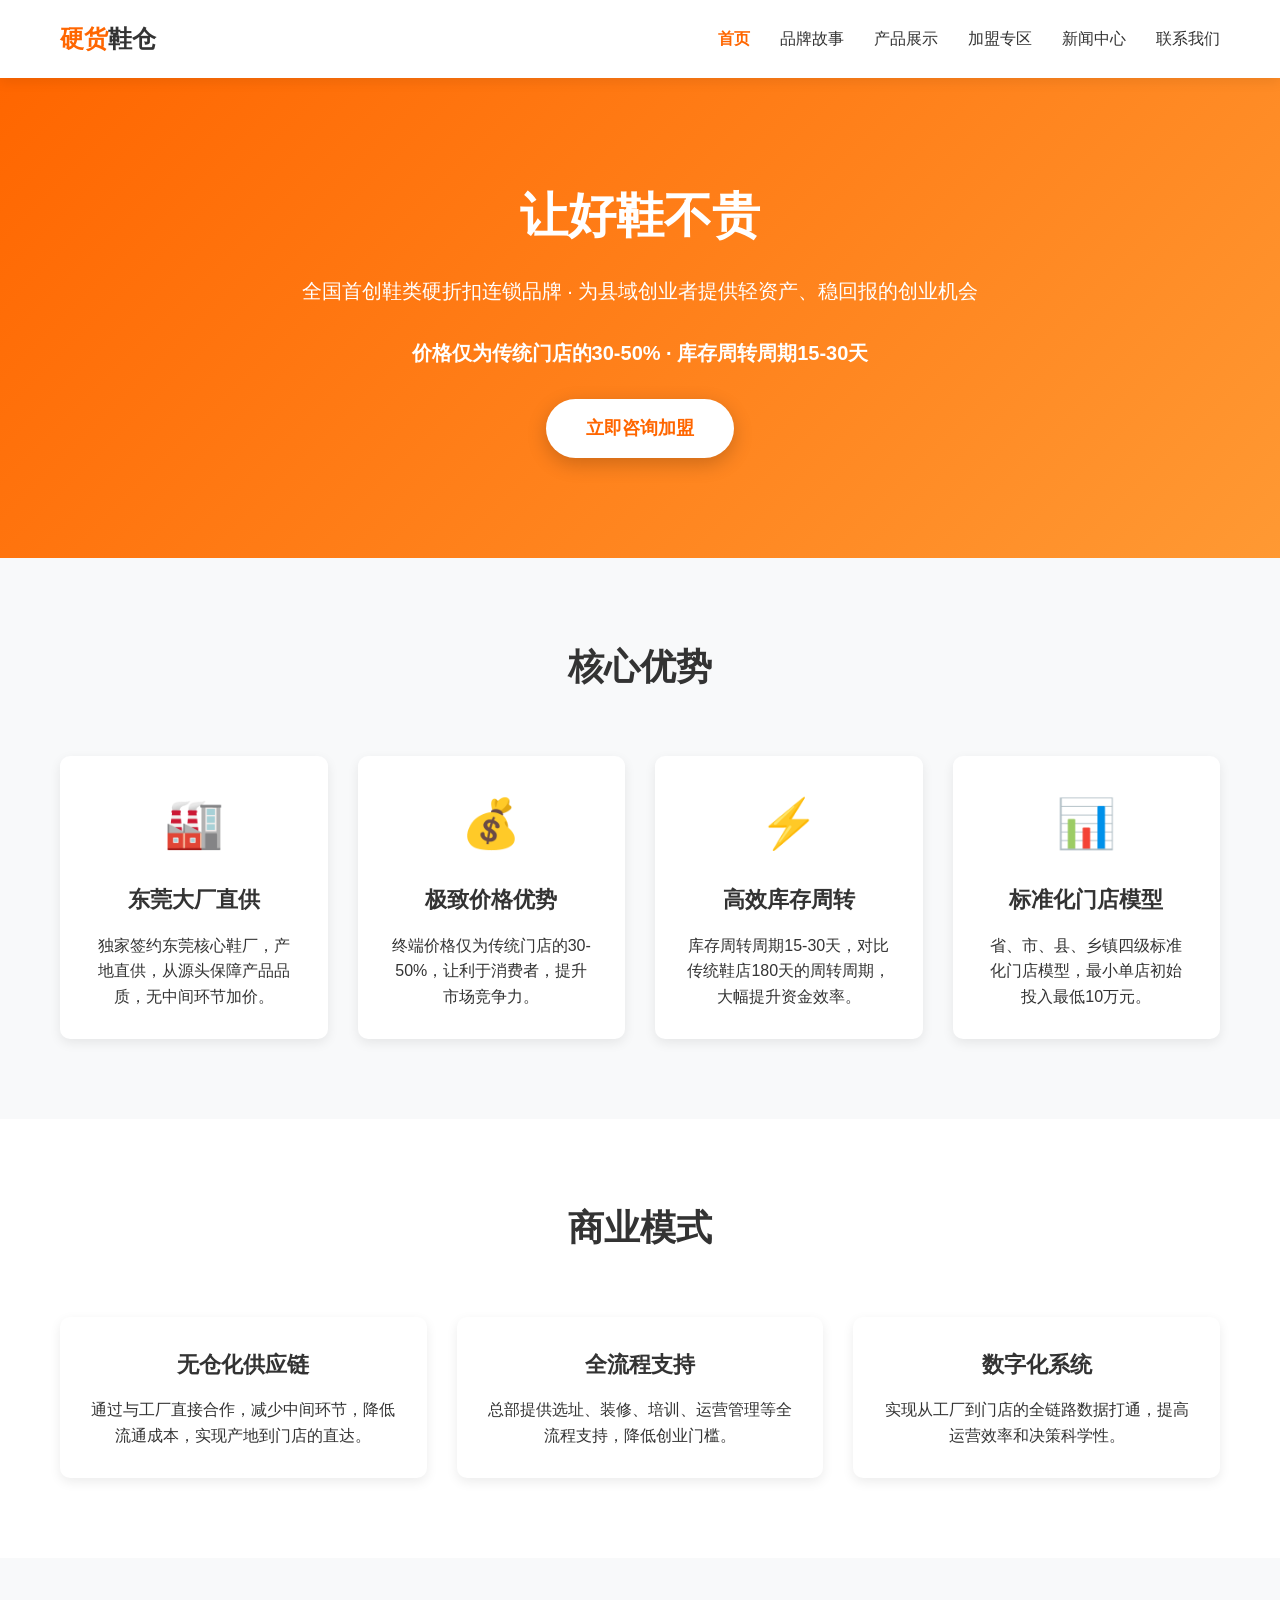
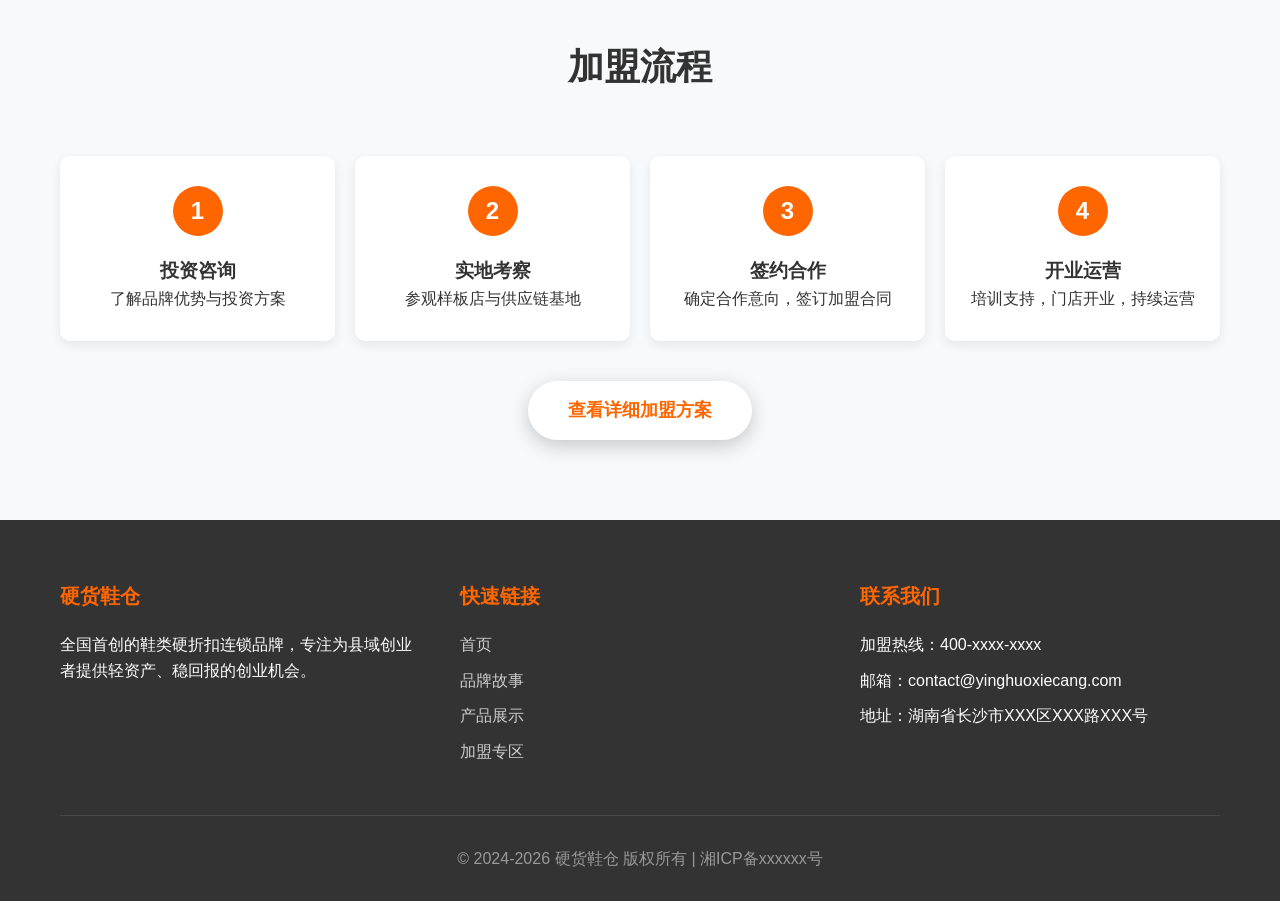
==== index.html @ 51369a7d "Initial commit: 硬货鞋仓官方网站 - 6个HTML页面及静态资源" ====
<!DOCTYPE html>
<html lang="zh-CN">
<head>
    <meta charset="UTF-8">
    <meta name="viewport" content="width=device-width, initial-scale=1.0">
    <title>硬货鞋仓 | 让好鞋不贵 - 全国首创鞋类硬折扣连锁品牌</title>
    <meta name="description" content="硬货鞋仓是全国首创的鞋类硬折扣连锁品牌，以'让好鞋不贵'为价值主张，专注为县域创业者提供轻资产、稳回报的创业机会。">
    <meta name="keywords" content="鞋类加盟,硬折扣,鞋店加盟,县域创业,鞋仓,硬货鞋仓,鞋类连锁">
    <link rel="stylesheet" href="static/css/style.css">
    <link rel="icon" href="static/images/favicon.ico" type="image/x-icon">
</head>
<body>
    <!-- 头部导航 -->
    <header class="header">
        <div class="container">
            <nav class="navbar">
                <a href="index.html" class="logo">硬货<span>鞋仓</span></a>
                <ul class="nav-links">
                    <li><a href="index.html" class="active">首页</a></li>
                    <li><a href="brand.html">品牌故事</a></li>
                    <li><a href="products.html">产品展示</a></li>
                    <li><a href="join.html">加盟专区</a></li>
                    <li><a href="news.html">新闻中心</a></li>
                    <li><a href="contact.html">联系我们</a></li>
                </ul>
            </nav>
        </div>
    </header>

    <!-- 英雄区域 -->
    <section class="hero">
        <div class="container">
            <h1>让好鞋不贵</h1>
            <p>全国首创鞋类硬折扣连锁品牌 · 为县域创业者提供轻资产、稳回报的创业机会</p>
            <p><strong>价格仅为传统门店的30-50% · 库存周转周期15-30天</strong></p>
            <a href="join.html" class="cta-button">立即咨询加盟</a>
        </div>
    </section>

    <!-- 核心优势 -->
    <section class="features">
        <div class="container">
            <h2 class="section-title">核心优势</h2>
            <div class="feature-grid">
                <div class="feature-card">
                    <div class="feature-icon">🏭</div>
                    <h3>东莞大厂直供</h3>
                    <p>独家签约东莞核心鞋厂，产地直供，从源头保障产品品质，无中间环节加价。</p>
                </div>
                <div class="feature-card">
                    <div class="feature-icon">💰</div>
                    <h3>极致价格优势</h3>
                    <p>终端价格仅为传统门店的30-50%，让利于消费者，提升市场竞争力。</p>
                </div>
                <div class="feature-card">
                    <div class="feature-icon">⚡</div>
                    <h3>高效库存周转</h3>
                    <p>库存周转周期15-30天，对比传统鞋店180天的周转周期，大幅提升资金效率。</p>
                </div>
                <div class="feature-card">
                    <div class="feature-icon">📊</div>
                    <h3>标准化门店模型</h3>
                    <p>省、市、县、乡镇四级标准化门店模型，最小单店初始投入最低10万元。</p>
                </div>
            </div>
        </div>
    </section>

    <!-- 商业模式 -->
    <section class="products">
        <div class="container">
            <h2 class="section-title">商业模式</h2>
            <div class="feature-grid">
                <div class="feature-card">
                    <h3>无仓化供应链</h3>
                    <p>通过与工厂直接合作，减少中间环节，降低流通成本，实现产地到门店的直达。</p>
                </div>
                <div class="feature-card">
                    <h3>全流程支持</h3>
                    <p>总部提供选址、装修、培训、运营管理等全流程支持，降低创业门槛。</p>
                </div>
                <div class="feature-card">
                    <h3>数字化系统</h3>
                    <p>实现从工厂到门店的全链路数据打通，提高运营效率和决策科学性。</p>
                </div>
            </div>
        </div>
    </section>

    <!-- 加盟入口 -->
    <section class="join">
        <div class="container">
            <h2 class="section-title">加盟流程</h2>
            <div class="process-steps">
                <div class="step">
                    <div class="step-number">1</div>
                    <h3>投资咨询</h3>
                    <p>了解品牌优势与投资方案</p>
                </div>
                <div class="step">
                    <div class="step-number">2</div>
                    <h3>实地考察</h3>
                    <p>参观样板店与供应链基地</p>
                </div>
                <div class="step">
                    <div class="step-number">3</div>
                    <h3>签约合作</h3>
                    <p>确定合作意向，签订加盟合同</p>
                </div>
                <div class="step">
                    <div class="step-number">4</div>
                    <h3>开业运营</h3>
                    <p>培训支持，门店开业，持续运营</p>
                </div>
            </div>
            <div style="text-align: center; margin-top: 40px;">
                <a href="join.html" class="cta-button">查看详细加盟方案</a>
            </div>
        </div>
    </section>

    <!-- 页脚 -->
    <footer class="footer">
        <div class="container">
            <div class="footer-content">
                <div class="footer-section">
                    <h3>硬货鞋仓</h3>
                    <p>全国首创的鞋类硬折扣连锁品牌，专注为县域创业者提供轻资产、稳回报的创业机会。</p>
                </div>
                <div class="footer-section">
                    <h3>快速链接</h3>
                    <ul class="footer-links">
                        <li><a href="index.html">首页</a></li>
                        <li><a href="brand.html">品牌故事</a></li>
                        <li><a href="products.html">产品展示</a></li>
                        <li><a href="join.html">加盟专区</a></li>
                    </ul>
                </div>
                <div class="footer-section">
                    <h3>联系我们</h3>
                    <div class="contact-info">
                        <p>加盟热线：400-xxxx-xxxx</p>
                        <p>邮箱：contact@yinghuoxiecang.com</p>
                        <p>地址：湖南省长沙市XXX区XXX路XXX号</p>
                    </div>
                </div>
            </div>
            <div class="copyright">
                <p>&copy; 2024-2026 硬货鞋仓 版权所有 | 湘ICP备xxxxxx号</p>
            </div>
        </div>
    </footer>

    <script src="static/js/main.js"></script>
</body>
</html>
---- static/css/style.css ----
/* 硬货鞋仓官网样式表 */
:root {
  --primary-color: #ff6600; /* 橙色，象征活力、折扣 */
  --secondary-color: #333333; /* 深灰，专业稳重 */
  --accent-color: #f8f9fa; /* 浅灰背景 */
  --text-color: #333;
  --text-light: #666;
  --white: #fff;
  --border-color: #e0e0e0;
  --shadow: 0 4px 12px rgba(0, 0, 0, 0.08);
  --transition: all 0.3s ease;
}

* {
  margin: 0;
  padding: 0;
  box-sizing: border-box;
}

body {
  font-family: 'Noto Sans CJK SC', 'Microsoft YaHei', sans-serif;
  color: var(--text-color);
  line-height: 1.6;
  background-color: var(--white);
}

.container {
  width: 100%;
  max-width: 1200px;
  margin: 0 auto;
  padding: 0 20px;
}

/* 头部样式 */
.header {
  background-color: var(--white);
  box-shadow: var(--shadow);
  position: sticky;
  top: 0;
  z-index: 1000;
}

.navbar {
  display: flex;
  justify-content: space-between;
  align-items: center;
  padding: 20px 0;
}

.logo {
  font-size: 24px;
  font-weight: 700;
  color: var(--primary-color);
  text-decoration: none;
}

.logo span {
  color: var(--secondary-color);
}

.nav-links {
  display: flex;
  list-style: none;
}

.nav-links li {
  margin-left: 30px;
}

.nav-links a {
  text-decoration: none;
  color: var(--text-color);
  font-weight: 500;
  transition: var(--transition);
}

.nav-links a:hover {
  color: var(--primary-color);
}

.nav-links a.active {
  color: var(--primary-color);
  font-weight: 600;
}

/* 英雄区域 */
.hero {
  background: linear-gradient(135deg, #ff6600 0%, #ff9933 100%);
  color: var(--white);
  padding: 100px 0;
  text-align: center;
}

.hero h1 {
  font-size: 48px;
  margin-bottom: 20px;
  font-weight: 700;
}

.hero p {
  font-size: 20px;
  max-width: 700px;
  margin: 0 auto 30px;
}

.cta-button {
  display: inline-block;
  background-color: var(--white);
  color: var(--primary-color);
  padding: 15px 40px;
  font-size: 18px;
  font-weight: 600;
  border-radius: 50px;
  text-decoration: none;
  transition: var(--transition);
  box-shadow: 0 6px 20px rgba(0, 0, 0, 0.2);
}

.cta-button:hover {
  transform: translateY(-3px);
  box-shadow: 0 8px 25px rgba(0, 0, 0, 0.25);
}

/* 核心优势 */
.features {
  padding: 80px 0;
  background-color: var(--accent-color);
}

.section-title {
  text-align: center;
  font-size: 36px;
  margin-bottom: 60px;
  color: var(--secondary-color);
}

.feature-grid {
  display: grid;
  grid-template-columns: repeat(auto-fit, minmax(250px, 1fr));
  gap: 30px;
}

.feature-card {
  background-color: var(--white);
  padding: 30px;
  border-radius: 10px;
  box-shadow: var(--shadow);
  text-align: center;
  transition: var(--transition);
}

.feature-card:hover {
  transform: translateY(-5px);
  box-shadow: 0 10px 30px rgba(0, 0, 0, 0.12);
}

.feature-icon {
  font-size: 48px;
  color: var(--primary-color);
  margin-bottom: 20px;
}

.feature-card h3 {
  font-size: 22px;
  margin-bottom: 15px;
}

/* 产品展示 */
.products {
  padding: 80px 0;
}

.product-grid {
  display: grid;
  grid-template-columns: repeat(auto-fill, minmax(280px, 1fr));
  gap: 30px;
}

.product-card {
  border-radius: 10px;
  overflow: hidden;
  box-shadow: var(--shadow);
  transition: var(--transition);
}

.product-card:hover {
  transform: translateY(-5px);
  box-shadow: 0 12px 30px rgba(0, 0, 0, 0.15);
}

.product-image {
  height: 200px;
  background-color: #f5f5f5;
  display: flex;
  align-items: center;
  justify-content: center;
  color: var(--text-light);
}

.product-info {
  padding: 20px;
}

.product-info h3 {
  margin-bottom: 10px;
}

.price {
  color: var(--primary-color);
  font-size: 20px;
  font-weight: 700;
  margin: 10px 0;
}

/* 加盟专区 */
.join {
  padding: 80px 0;
  background-color: var(--accent-color);
}

.process-steps {
  display: flex;
  justify-content: space-between;
  flex-wrap: wrap;
  gap: 20px;
}

.step {
  flex: 1;
  min-width: 200px;
  text-align: center;
  padding: 30px 20px;
  background-color: var(--white);
  border-radius: 10px;
  box-shadow: var(--shadow);
}

.step-number {
  display: inline-block;
  width: 50px;
  height: 50px;
  line-height: 50px;
  background-color: var(--primary-color);
  color: var(--white);
  border-radius: 50%;
  font-size: 24px;
  font-weight: 700;
  margin-bottom: 20px;
}

/* 页脚 */
.footer {
  background-color: var(--secondary-color);
  color: var(--white);
  padding: 60px 0 30px;
}

.footer-content {
  display: grid;
  grid-template-columns: repeat(auto-fit, minmax(200px, 1fr));
  gap: 40px;
  margin-bottom: 40px;
}

.footer-section h3 {
  font-size: 20px;
  margin-bottom: 20px;
  color: var(--primary-color);
}

.footer-links {
  list-style: none;
}

.footer-links li {
  margin-bottom: 10px;
}

.footer-links a {
  color: #ccc;
  text-decoration: none;
  transition: var(--transition);
}

.footer-links a:hover {
  color: var(--primary-color);
}

.contact-info p {
  margin-bottom: 10px;
}

.copyright {
  text-align: center;
  padding-top: 30px;
  border-top: 1px solid rgba(255, 255, 255, 0.1);
  color: #999;
}

/* 响应式设计 */
@media (max-width: 768px) {
  .navbar {
    flex-direction: column;
    padding: 15px 0;
  }
  
  .nav-links {
    margin-top: 20px;
    flex-wrap: wrap;
    justify-content: center;
  }
  
  .nav-links li {
    margin: 5px 15px;
  }
  
  .hero h1 {
    font-size: 36px;
  }
  
  .hero p {
    font-size: 18px;
  }
  
  .section-title {
    font-size: 30px;
  }
  
  .process-steps {
    flex-direction: column;
  }
}
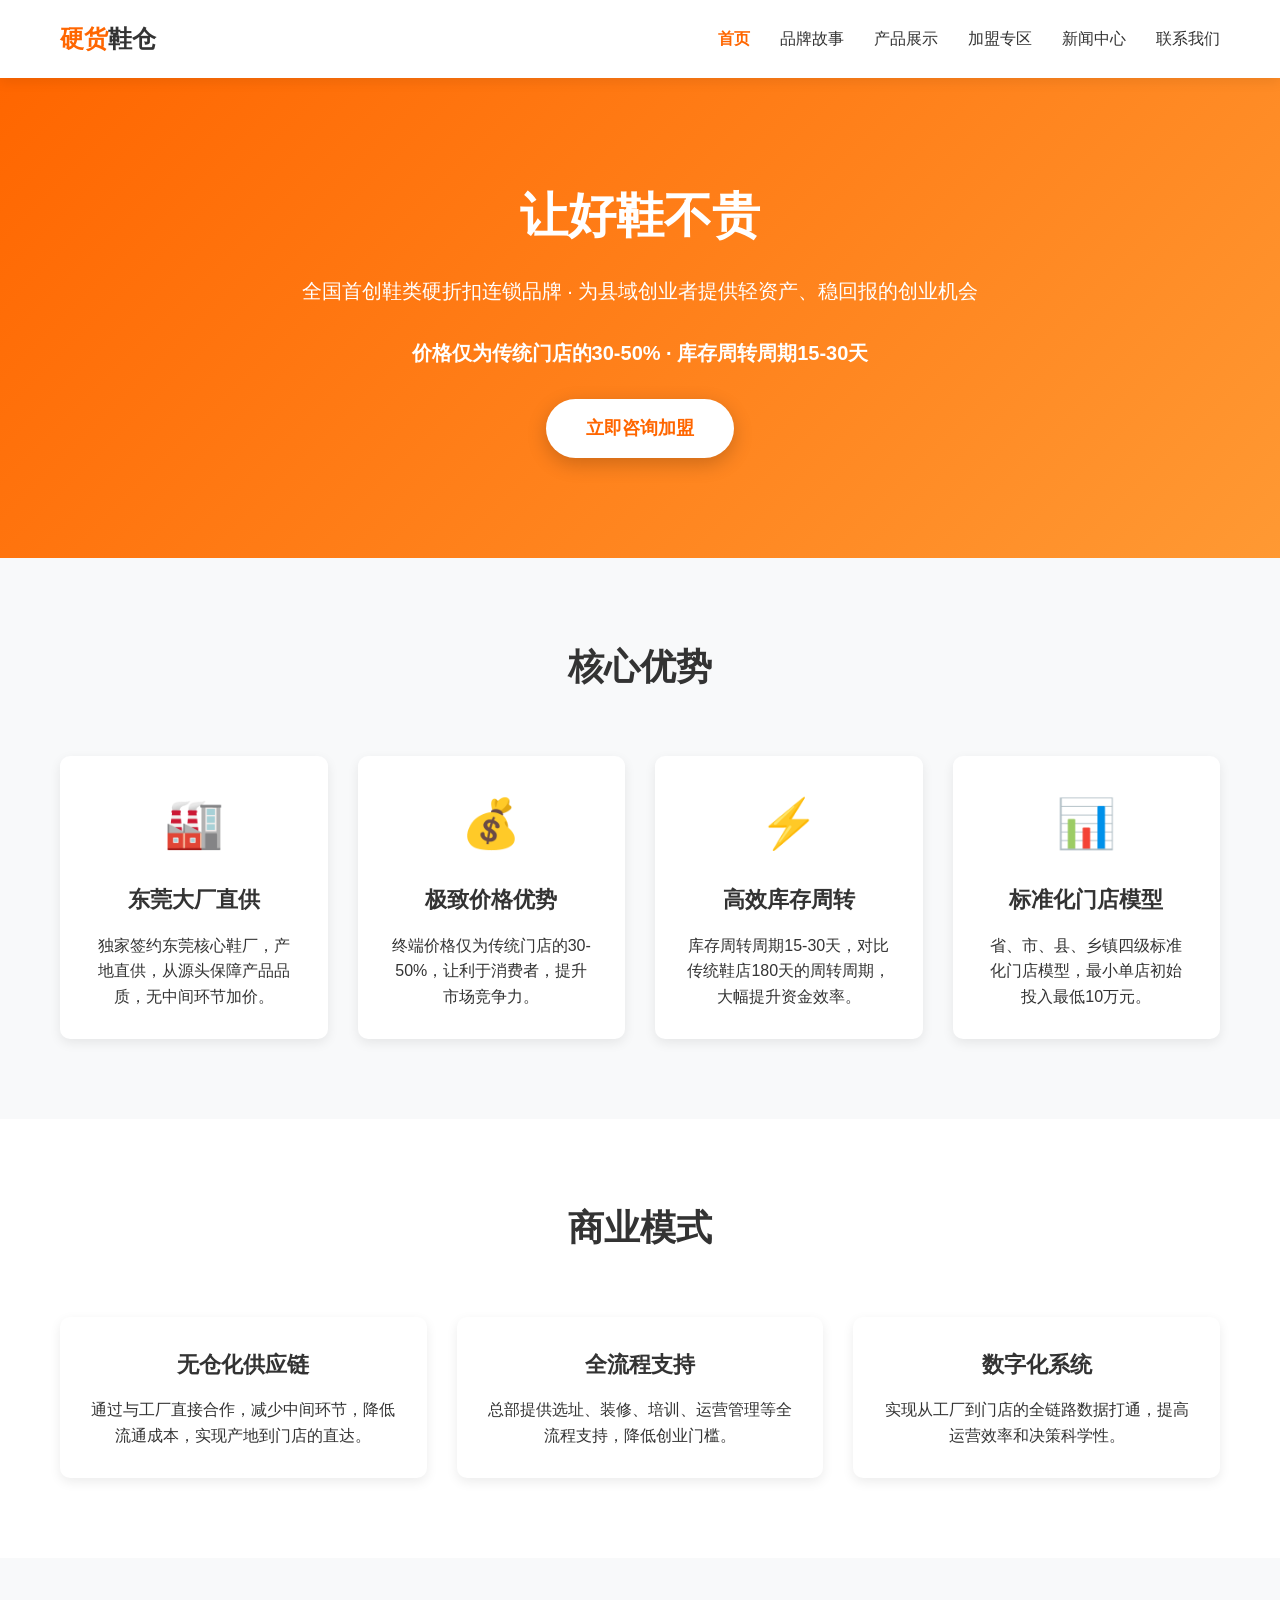
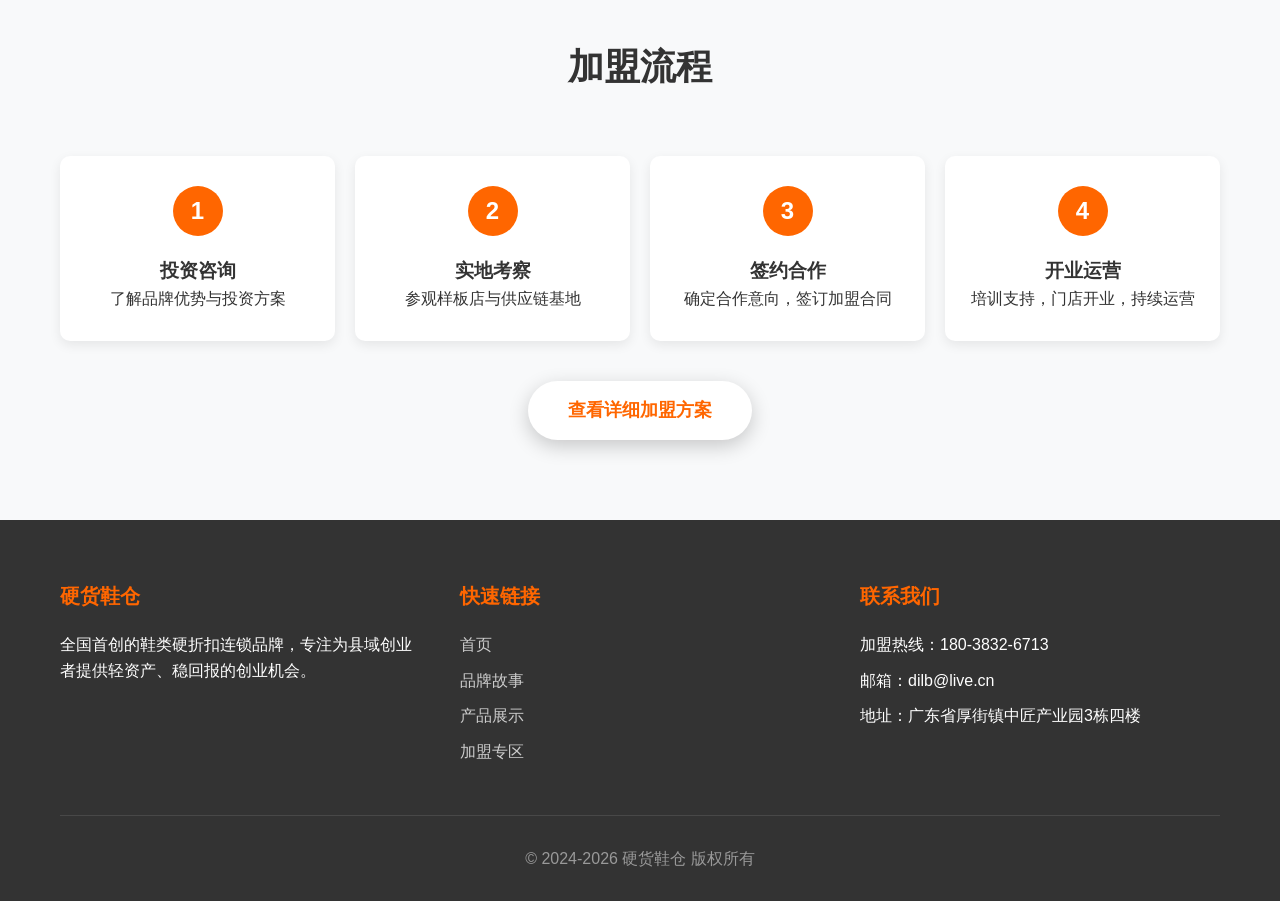
==== commit e6c0d21f: "index.html" ====
--- a/index.html
+++ b/index.html
@@ -139,18 +139,18 @@
                 <div class="footer-section">
                     <h3>联系我们</h3>
                     <div class="contact-info">
-                        <p>加盟热线：400-xxxx-xxxx</p>
-                        <p>邮箱：contact@yinghuoxiecang.com</p>
-                        <p>地址：湖南省长沙市XXX区XXX路XXX号</p>
+                        <p>加盟热线：180-3832-6713</p>
+                        <p>邮箱：dilb@live.cn</p>
+                        <p>地址：广东省厚街镇中匠产业园3栋四楼</p>
                     </div>
                 </div>
             </div>
             <div class="copyright">
-                <p>&copy; 2024-2026 硬货鞋仓 版权所有 | 湘ICP备xxxxxx号</p>
+                <p>&copy; 2024-2026 硬货鞋仓 版权所有 </p>
             </div>
         </div>
     </footer>
 
     <script src="static/js/main.js"></script>
 </body>
-</html>+</html>
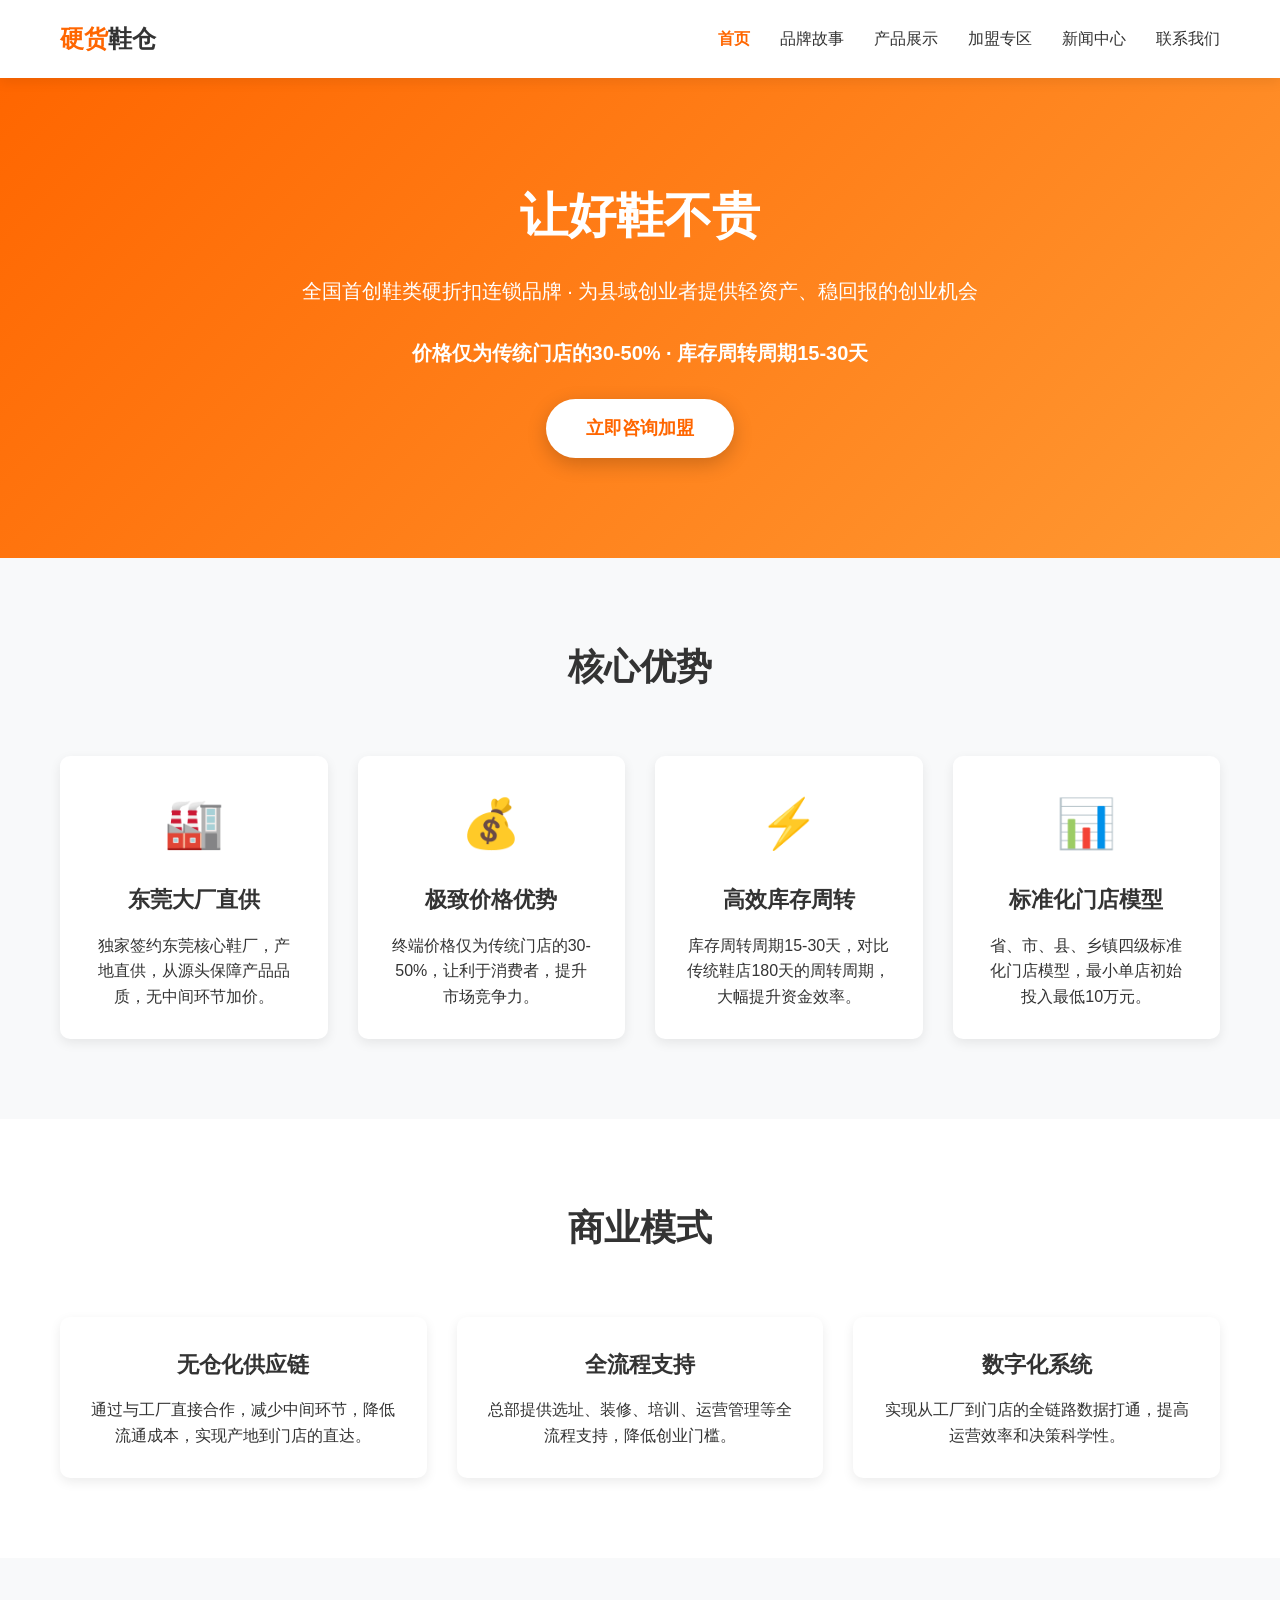
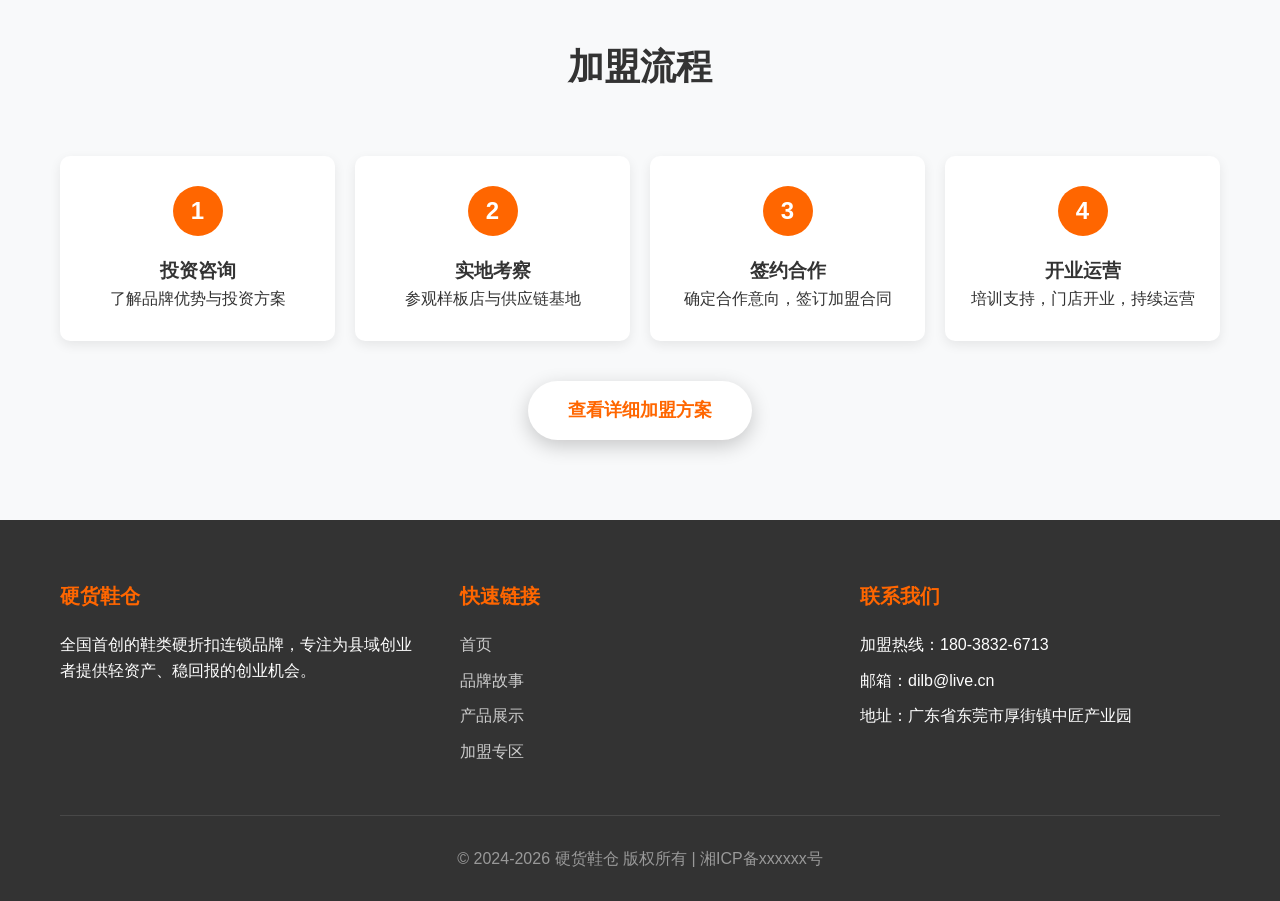
==== commit 93d570d2: "更新官网联系方式：热线180-3832-6713、邮箱dilb@live.cn、地址东莞厚街中匠产业园" ====
--- a/index.html
+++ b/index.html
@@ -141,16 +141,16 @@
                     <div class="contact-info">
                         <p>加盟热线：180-3832-6713</p>
                         <p>邮箱：dilb@live.cn</p>
-                        <p>地址：广东省厚街镇中匠产业园3栋四楼</p>
+                        <p>地址：广东省东莞市厚街镇中匠产业园</p>
                     </div>
                 </div>
             </div>
             <div class="copyright">
-                <p>&copy; 2024-2026 硬货鞋仓 版权所有 </p>
+                <p>&copy; 2024-2026 硬货鞋仓 版权所有 | 湘ICP备xxxxxx号</p>
             </div>
         </div>
     </footer>
 
     <script src="static/js/main.js"></script>
 </body>
-</html>
+</html>
